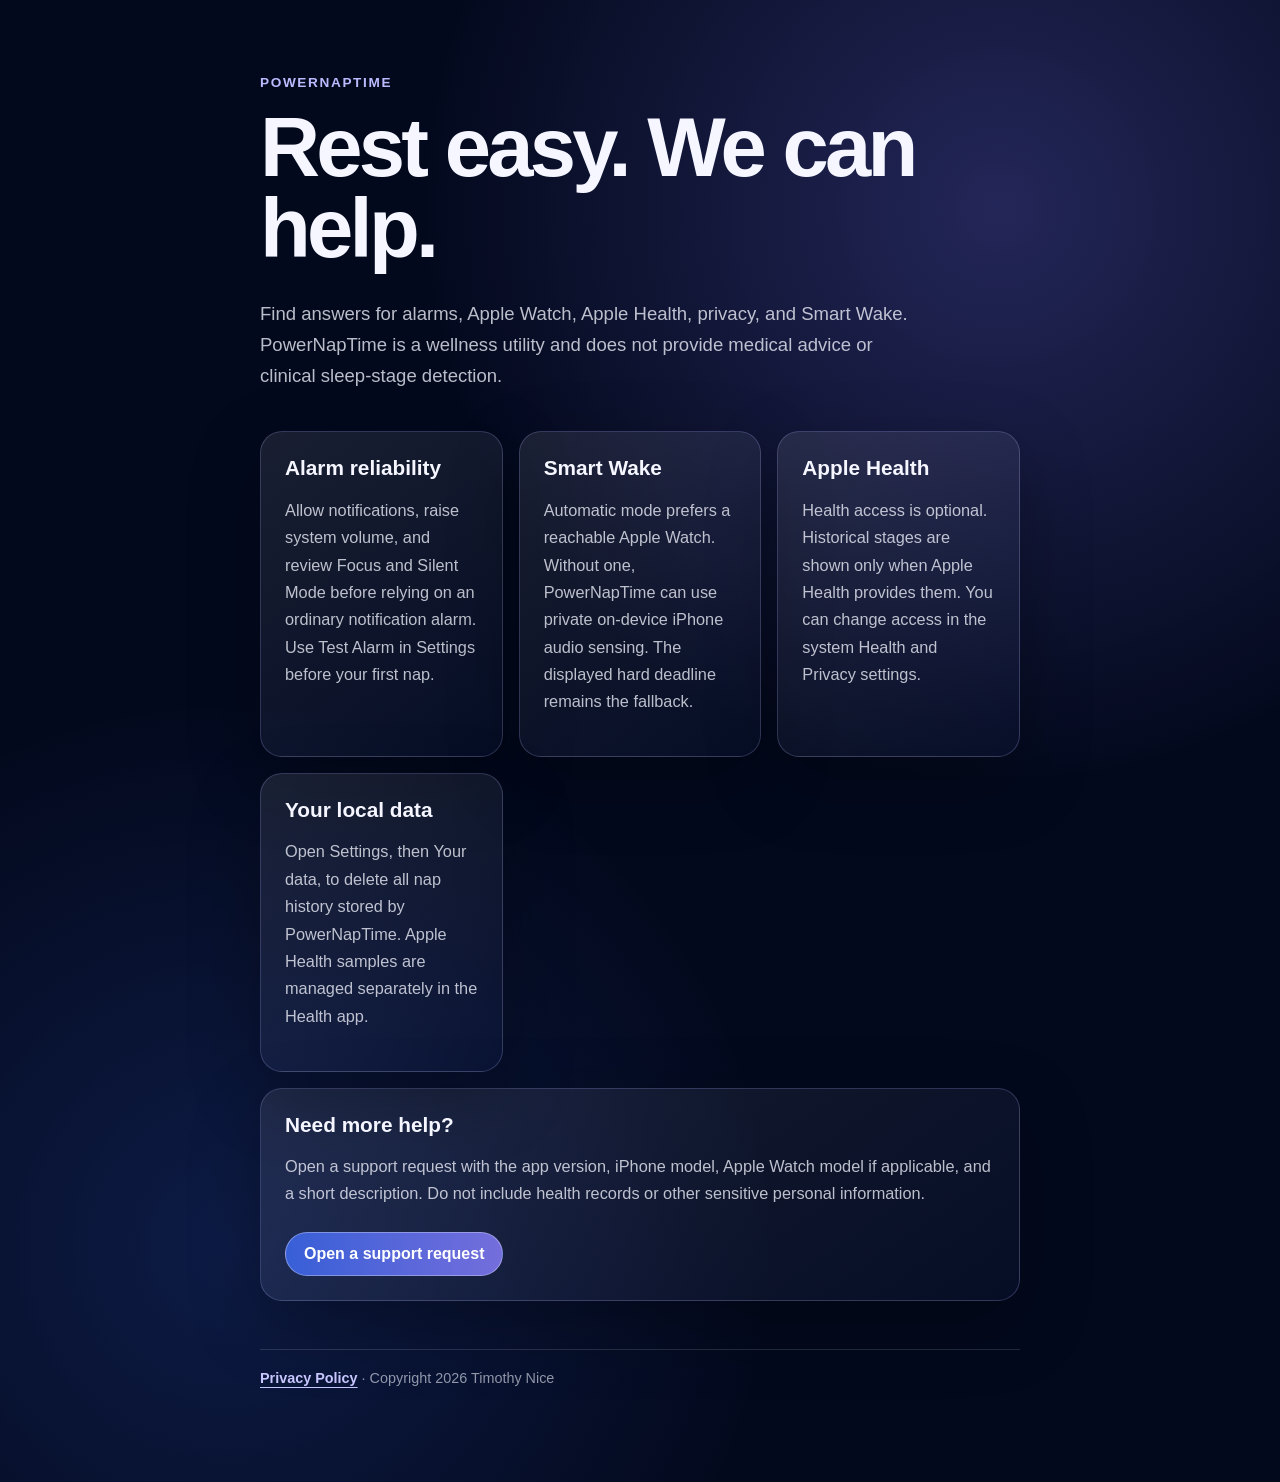
==== index.html @ 098f0786 "Publish PowerNapTime support and privacy policy" ====
<!doctype html>
<html lang="en">
<head>
  <meta charset="utf-8">
  <meta name="viewport" content="width=device-width, initial-scale=1">
  <meta name="description" content="Support for PowerNapTime, a private smart nap timer for iPhone and Apple Watch.">
  <title>PowerNapTime Support</title>
  <link rel="stylesheet" href="styles.css">
</head>
<body>
  <main>
    <p class="eyebrow">PowerNapTime</p>
    <h1>Rest easy. We can help.</h1>
    <p class="intro">Find answers for alarms, Apple Watch, Apple Health, privacy, and Smart Wake. PowerNapTime is a wellness utility and does not provide medical advice or clinical sleep-stage detection.</p>

    <section class="grid" aria-label="Support topics">
      <article class="card">
        <h2>Alarm reliability</h2>
        <p>Allow notifications, raise system volume, and review Focus and Silent Mode before relying on an ordinary notification alarm. Use Test Alarm in Settings before your first nap.</p>
      </article>
      <article class="card">
        <h2>Smart Wake</h2>
        <p>Automatic mode prefers a reachable Apple Watch. Without one, PowerNapTime can use private on-device iPhone audio sensing. The displayed hard deadline remains the fallback.</p>
      </article>
      <article class="card">
        <h2>Apple Health</h2>
        <p>Health access is optional. Historical stages are shown only when Apple Health provides them. You can change access in the system Health and Privacy settings.</p>
      </article>
      <article class="card">
        <h2>Your local data</h2>
        <p>Open Settings, then Your data, to delete all nap history stored by PowerNapTime. Apple Health samples are managed separately in the Health app.</p>
      </article>
    </section>

    <section class="card stack">
      <h2>Need more help?</h2>
      <p>Open a support request with the app version, iPhone model, Apple Watch model if applicable, and a short description. Do not include health records or other sensitive personal information.</p>
      <a class="button" href="https://github.com/LR-TimothyNice/powernaptime-support/issues/new">Open a support request</a>
    </section>

    <footer>
      <a href="privacy/">Privacy Policy</a>
      <span aria-hidden="true"> · </span>
      <span>Copyright 2026 Timothy Nice</span>
    </footer>
  </main>
</body>
</html>
---- styles.css ----
:root {
  color-scheme: dark;
  font-family: -apple-system, BlinkMacSystemFont, "Segoe UI", sans-serif;
  background: #03091d;
  color: #f5f6ff;
}

* { box-sizing: border-box; }

body {
  margin: 0;
  min-height: 100vh;
  background:
    radial-gradient(circle at 78% 14%, rgba(110, 106, 224, 0.30), transparent 36rem),
    radial-gradient(circle at 18% 84%, rgba(49, 91, 212, 0.22), transparent 34rem),
    #03091d;
}

main {
  width: min(760px, calc(100% - 40px));
  margin: 0 auto;
  padding: 72px 0 96px;
}

.eyebrow {
  margin: 0 0 12px;
  color: #bcbaff;
  font-size: 0.85rem;
  font-weight: 700;
  letter-spacing: 0.12em;
  text-transform: uppercase;
}

h1 {
  margin: 0;
  max-width: 680px;
  font-size: clamp(2.5rem, 8vw, 5.2rem);
  line-height: 0.98;
  letter-spacing: -0.045em;
}

h2 {
  margin: 0 0 12px;
  font-size: 1.3rem;
}

p, li {
  color: rgba(245, 246, 255, 0.76);
  font-size: 1.02rem;
  line-height: 1.68;
}

.intro {
  max-width: 650px;
  margin: 28px 0 0;
  font-size: 1.16rem;
}

.grid {
  display: grid;
  grid-template-columns: repeat(auto-fit, minmax(240px, 1fr));
  gap: 16px;
  margin-top: 40px;
}

.card {
  padding: 24px;
  border: 1px solid rgba(188, 186, 255, 0.22);
  border-radius: 22px;
  background: linear-gradient(145deg, rgba(255, 255, 255, 0.09), rgba(39, 58, 130, 0.09));
  box-shadow: 0 24px 70px rgba(0, 0, 0, 0.28);
}

.stack { margin-top: 16px; }

a {
  color: #c8c6ff;
  font-weight: 650;
  text-decoration-thickness: 1px;
  text-underline-offset: 4px;
}

a:hover { color: #ffffff; }

.button {
  display: inline-block;
  margin-top: 8px;
  padding: 12px 18px;
  border: 1px solid rgba(255, 255, 255, 0.32);
  border-radius: 999px;
  background: linear-gradient(90deg, #385fd7, #746edc);
  color: #ffffff;
  text-decoration: none;
}

footer {
  margin-top: 48px;
  padding-top: 20px;
  border-top: 1px solid rgba(255, 255, 255, 0.13);
  color: rgba(245, 246, 255, 0.58);
  font-size: 0.9rem;
}

@media (max-width: 520px) {
  main { padding-top: 48px; }
  .card { padding: 20px; }
}
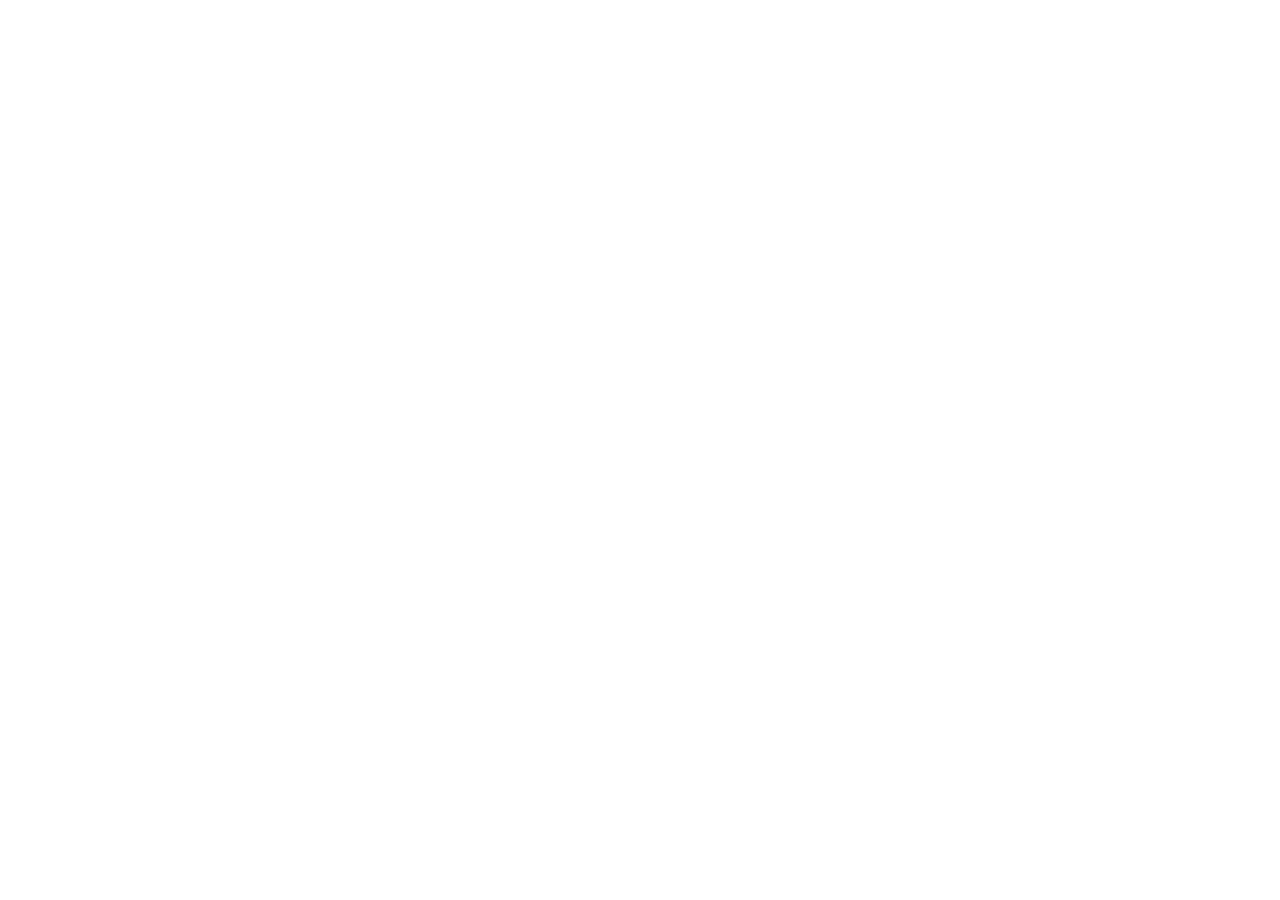
==== commit f43536bf: "Consolidate support and privacy on app website" ====
--- a/index.html
+++ b/index.html
@@ -3,46 +3,15 @@
 <head>
   <meta charset="utf-8">
   <meta name="viewport" content="width=device-width, initial-scale=1">
-  <meta name="description" content="Support for PowerNapTime, a private smart nap timer for iPhone and Apple Watch.">
+  <meta http-equiv="refresh" content="0; url=https://powernaptime.vercel.app/support">
+  <link rel="canonical" href="https://powernaptime.vercel.app/support">
   <title>PowerNapTime Support</title>
-  <link rel="stylesheet" href="styles.css">
 </head>
 <body>
   <main>
-    <p class="eyebrow">PowerNapTime</p>
-    <h1>Rest easy. We can help.</h1>
-    <p class="intro">Find answers for alarms, Apple Watch, Apple Health, privacy, and Smart Wake. PowerNapTime is a wellness utility and does not provide medical advice or clinical sleep-stage detection.</p>
-
-    <section class="grid" aria-label="Support topics">
-      <article class="card">
-        <h2>Alarm reliability</h2>
-        <p>Allow notifications, raise system volume, and review Focus and Silent Mode before relying on an ordinary notification alarm. Use Test Alarm in Settings before your first nap.</p>
-      </article>
-      <article class="card">
-        <h2>Smart Wake</h2>
-        <p>Automatic mode prefers a reachable Apple Watch. Without one, PowerNapTime can use private on-device iPhone audio sensing. The displayed hard deadline remains the fallback.</p>
-      </article>
-      <article class="card">
-        <h2>Apple Health</h2>
-        <p>Health access is optional. Historical stages are shown only when Apple Health provides them. You can change access in the system Health and Privacy settings.</p>
-      </article>
-      <article class="card">
-        <h2>Your local data</h2>
-        <p>Open Settings, then Your data, to delete all nap history stored by PowerNapTime. Apple Health samples are managed separately in the Health app.</p>
-      </article>
-    </section>
-
-    <section class="card stack">
-      <h2>Need more help?</h2>
-      <p>Open a support request with the app version, iPhone model, Apple Watch model if applicable, and a short description. Do not include health records or other sensitive personal information.</p>
-      <a class="button" href="https://github.com/LR-TimothyNice/powernaptime-support/issues/new">Open a support request</a>
-    </section>
-
-    <footer>
-      <a href="privacy/">Privacy Policy</a>
-      <span aria-hidden="true"> · </span>
-      <span>Copyright 2026 Timothy Nice</span>
-    </footer>
+    <h1>PowerNapTime Support</h1>
+    <p>This page has moved to the PowerNapTime website.</p>
+    <p><a href="https://powernaptime.vercel.app/support">Continue to PowerNapTime Support</a></p>
   </main>
 </body>
 </html>
